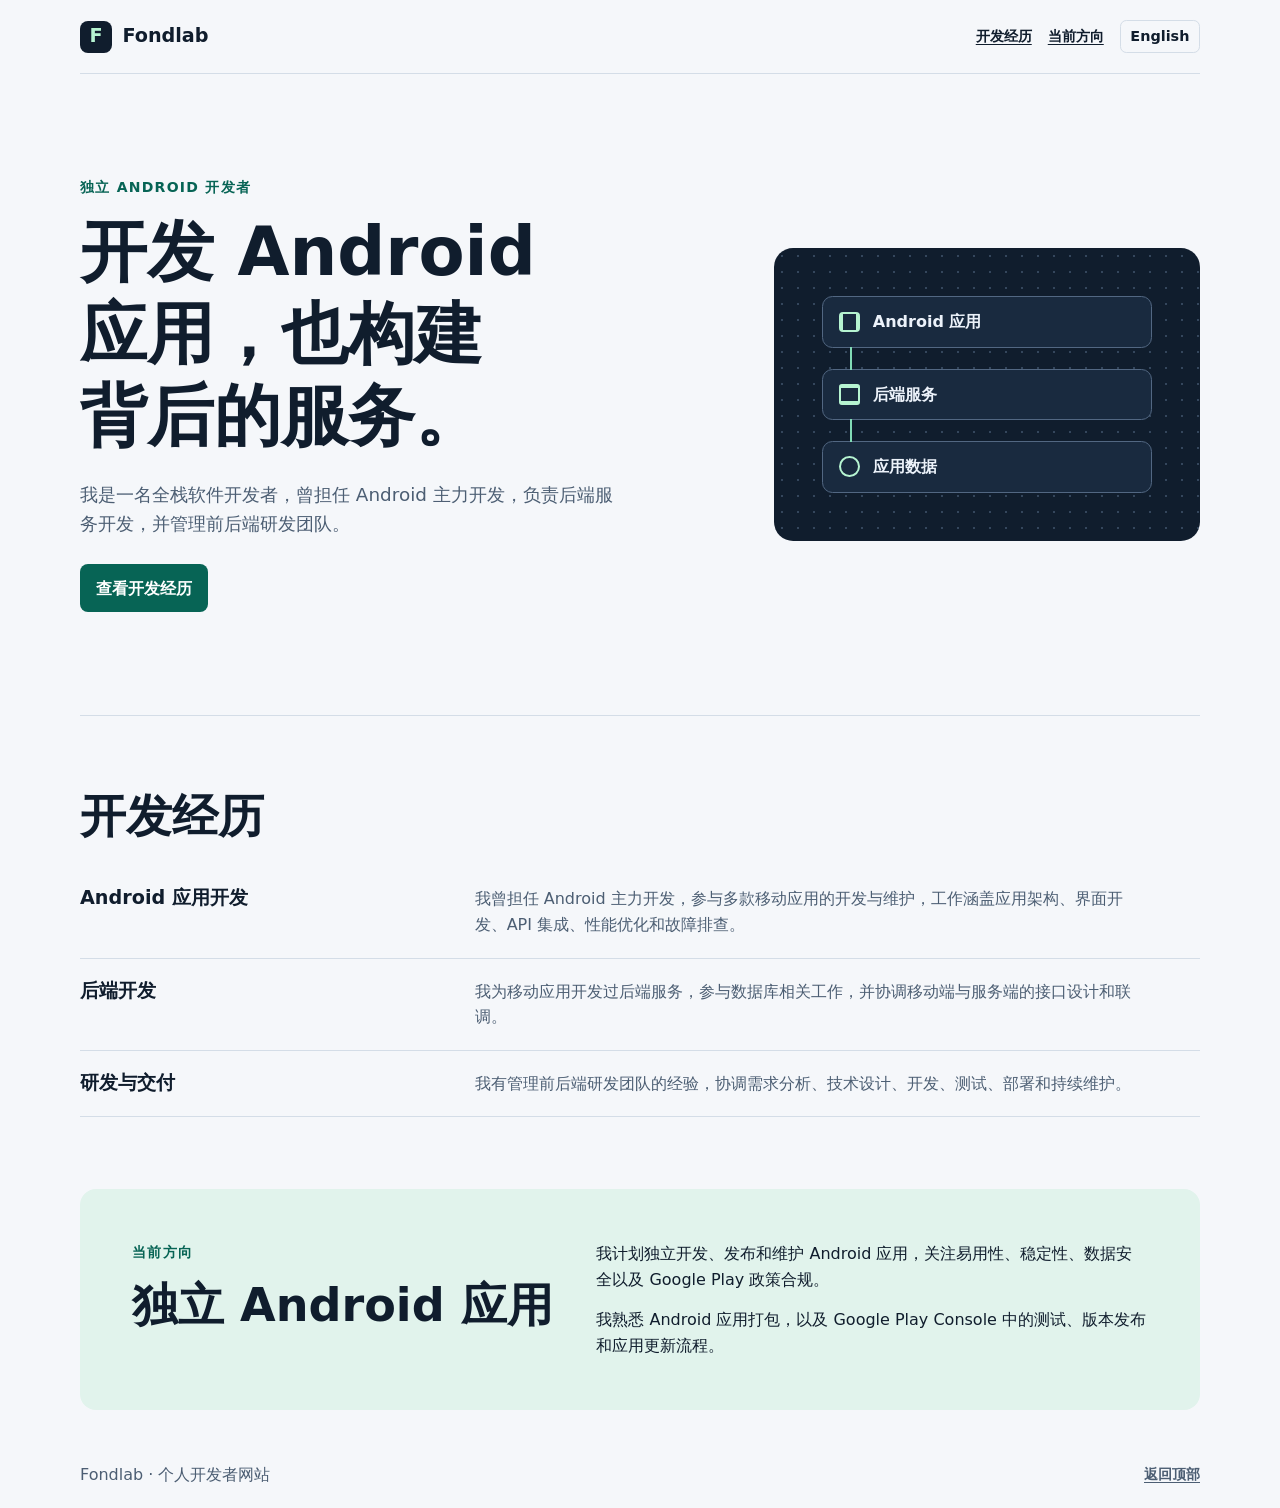
==== zh/index.html @ 19412b93 "Add Chinese translation and language selection" ====
<!doctype html>
<html lang="zh-Hans">
<head>
  <meta charset="utf-8">
  <meta name="viewport" content="width=device-width, initial-scale=1">
  <meta name="description" content="Fondlab 是一名拥有 Android 主力开发、后端服务开发及研发团队管理经验的全栈开发者的个人网站。">
  <meta name="theme-color" content="#101d2d">
  <title>Fondlab | 独立 Android 开发者</title>
  <link rel="alternate" hreflang="en" href="https://fondlab.github.io/">
  <script src="../language.js" data-language="zh"></script>
  <link rel="stylesheet" href="../styles.css">
</head>
<body>
  <a class="skip-link" href="#main">跳转到正文</a>
  <header class="site-header wrap">
    <a class="brand" href="./"><span class="brand-mark" aria-hidden="true">F</span>Fondlab</a>
    <nav aria-label="主导航">
      <a href="#experience">开发经历</a>
      <a href="#focus">当前方向</a>
      <a class="language" href="../?lang=en" lang="en" hreflang="en">English</a>
    </nav>
  </header>

  <main id="main" class="wrap">
    <section class="hero" aria-labelledby="intro">
      <div>
        <p class="eyebrow">独立 Android 开发者</p>
        <h1 id="intro">开发 Android 应用，也构建背后的服务。</h1>
        <p class="intro">我是一名全栈软件开发者，曾担任 Android 主力开发，负责后端服务开发，并管理前后端研发团队。</p>
        <a class="button" href="#experience">查看开发经历</a>
      </div>
      <div class="system" role="img" aria-label="Android 应用连接后端服务和应用数据的示意图">
        <div class="system-node"><span class="node-mark phone"></span>Android 应用</div>
        <div class="system-node"><span class="node-mark service"></span>后端服务</div>
        <div class="system-node"><span class="node-mark data"></span>应用数据</div>
      </div>
    </section>

    <section id="experience" class="experience" aria-labelledby="experience-title">
      <h2 id="experience-title">开发经历</h2>
      <div class="experience-list">
        <article>
          <h3>Android 应用开发</h3>
          <p>我曾担任 Android 主力开发，参与多款移动应用的开发与维护，工作涵盖应用架构、界面开发、API 集成、性能优化和故障排查。</p>
        </article>
        <article>
          <h3>后端开发</h3>
          <p>我为移动应用开发过后端服务，参与数据库相关工作，并协调移动端与服务端的接口设计和联调。</p>
        </article>
        <article>
          <h3>研发与交付</h3>
          <p>我有管理前后端研发团队的经验，协调需求分析、技术设计、开发、测试、部署和持续维护。</p>
        </article>
      </div>
    </section>

    <section id="focus" class="focus" aria-labelledby="focus-title">
      <div>
        <p class="eyebrow">当前方向</p>
        <h2 id="focus-title">独立 Android 应用</h2>
      </div>
      <div>
        <p>我计划独立开发、发布和维护 Android 应用，关注易用性、稳定性、数据安全以及 Google Play 政策合规。</p>
        <p>我熟悉 Android 应用打包，以及 Google Play Console 中的测试、版本发布和应用更新流程。</p>
      </div>
    </section>
  </main>

  <footer class="site-footer wrap">
    <p>Fondlab · 个人开发者网站</p>
    <a href="#main">返回顶部</a>
  </footer>
</body>
</html>
---- styles.css ----
:root {
  color-scheme: light;
  font-family: system-ui, sans-serif;
  color: #101d2d;
  background: #f5f7fa;
  line-height: 1.6;
  --muted: #4c5e73;
  --line: #d4dde7;
  --teal: #076455;
}

* { box-sizing: border-box; }
body, h1, h2, h3, p { margin: 0; }
a { color: inherit; text-underline-offset: .23em; }
a:focus-visible { outline: 3px solid #137d6c; outline-offset: 5px; }
.wrap { width: min(70rem, calc(100% - 3rem)); margin-inline: auto; }
.skip-link { position: absolute; left: 1rem; top: 1rem; transform: translateY(-200%); background: white; padding: .5rem 1rem; z-index: 1; }
.skip-link:focus { transform: none; }
.site-header, .site-footer {
  display: flex;
  align-items: center;
  justify-content: space-between;
  gap: 1rem;
  flex-wrap: wrap;
  padding-block: 1.25rem;
}
.site-header { border-bottom: 1px solid var(--line); }
.brand, nav { display: flex; align-items: center; gap: 1rem; }
.brand { gap: .65rem; font-size: 1.2rem; font-weight: 760; text-decoration: none; }
.brand-mark { display: grid; place-items: center; width: 2rem; height: 2rem; border-radius: .5rem; background: #101d2d; color: #b6f4d1; }
nav a, .site-footer a { font-size: .9rem; font-weight: 650; }
.hero { display: grid; grid-template-columns: 1.45fr 1fr; align-items: center; gap: clamp(2rem, 6vw, 5rem); padding-block: clamp(3.5rem, 8vw, 7rem); }
.eyebrow { color: var(--teal); font-size: .875rem; font-weight: 760; letter-spacing: .09em; text-transform: uppercase; margin-bottom: .85rem; }
h1, h2, h3 { line-height: 1.13; text-wrap: balance; }
h1 { font-size: clamp(2.6rem, 6vw, 5.2rem); letter-spacing: -.065em; }
h2 { font-size: clamp(1.85rem, 3.6vw, 3rem); letter-spacing: -.045em; }
h3 { font-size: 1.2rem; letter-spacing: -.02em; }
.intro { margin-block: 1.35rem 1.6rem; color: var(--muted); font-size: 1.15rem; max-width: 34rem; }
.button { display: inline-block; padding: .7rem 1rem; border-radius: .5rem; background: var(--teal); color: white; font-weight: 700; text-decoration: none; }
.button:hover { background: #054c41; }
.system {
  display: grid;
  gap: 1.3rem;
  padding: clamp(1rem, 4vw, 3rem);
  border-radius: 1.2rem;
  background-color: #101d2d;
  background-image: radial-gradient(#34465c 1px, transparent 1px);
  background-size: 16px 16px;
  color: #ecf2fa;
}
.system-node { position: relative; display: flex; align-items: center; gap: .8rem; padding: .75rem 1rem; border: 1px solid #526782; border-radius: .65rem; background: #192a3f; font-weight: 600; }
.system-node + .system-node::before { content: ""; position: absolute; bottom: 100%; left: 1.65rem; height: calc(1.3rem + 2px); border-left: 2px solid #81dbb5; }
.node-mark { flex: 0 0 1.3rem; height: 1.3rem; color: #b6f4d1; border: 2px solid; }
.phone { border-radius: .25rem; border-inline-width: 4px; }
.service { border-radius: .18rem; border-block-width: 4px; }
.data { border-radius: 50%; }
.experience { padding-block: clamp(2.5rem, 6vw, 4.5rem); border-top: 1px solid var(--line); }
.experience-list { margin-top: 1.4rem; }
.experience-list article { display: grid; grid-template-columns: 1fr 2fr; gap: 1rem 2rem; padding-block: 1.25rem; border-bottom: 1px solid var(--line); }
.experience-list p { color: var(--muted); max-width: 42rem; }
.focus { display: grid; grid-template-columns: 1fr 1.3fr; gap: 1.5rem 2.5rem; padding: clamp(1.4rem, 5vw, 3.25rem); border-radius: 1rem; background: #e1f3ec; }
.focus p + p { margin-top: .9rem; }
.site-footer { margin-top: 2rem; color: var(--muted); }
section[id], main[id] { scroll-margin-top: 1.25rem; }

@media (max-width: 48rem) {
  .hero, .experience-list article, .focus { grid-template-columns: minmax(0, 1fr); }
  .system { max-width: 29rem; width: 100%; }
}
@media (max-width: 27rem) {
  .wrap { width: calc(100% - 2rem); }
  nav { flex-wrap: wrap; gap: .4rem 1rem; }
}

.language { padding: .25rem .6rem; border: 1px solid var(--line); border-radius: .4rem; text-decoration: none; }
:lang(zh-Hans) h1, :lang(zh-Hans) h2, :lang(zh-Hans) h3 { letter-spacing: normal; line-height: 1.22; }
:lang(zh-Hans) h1 { font-size: clamp(2.35rem, 5.25vw, 4.25rem); }
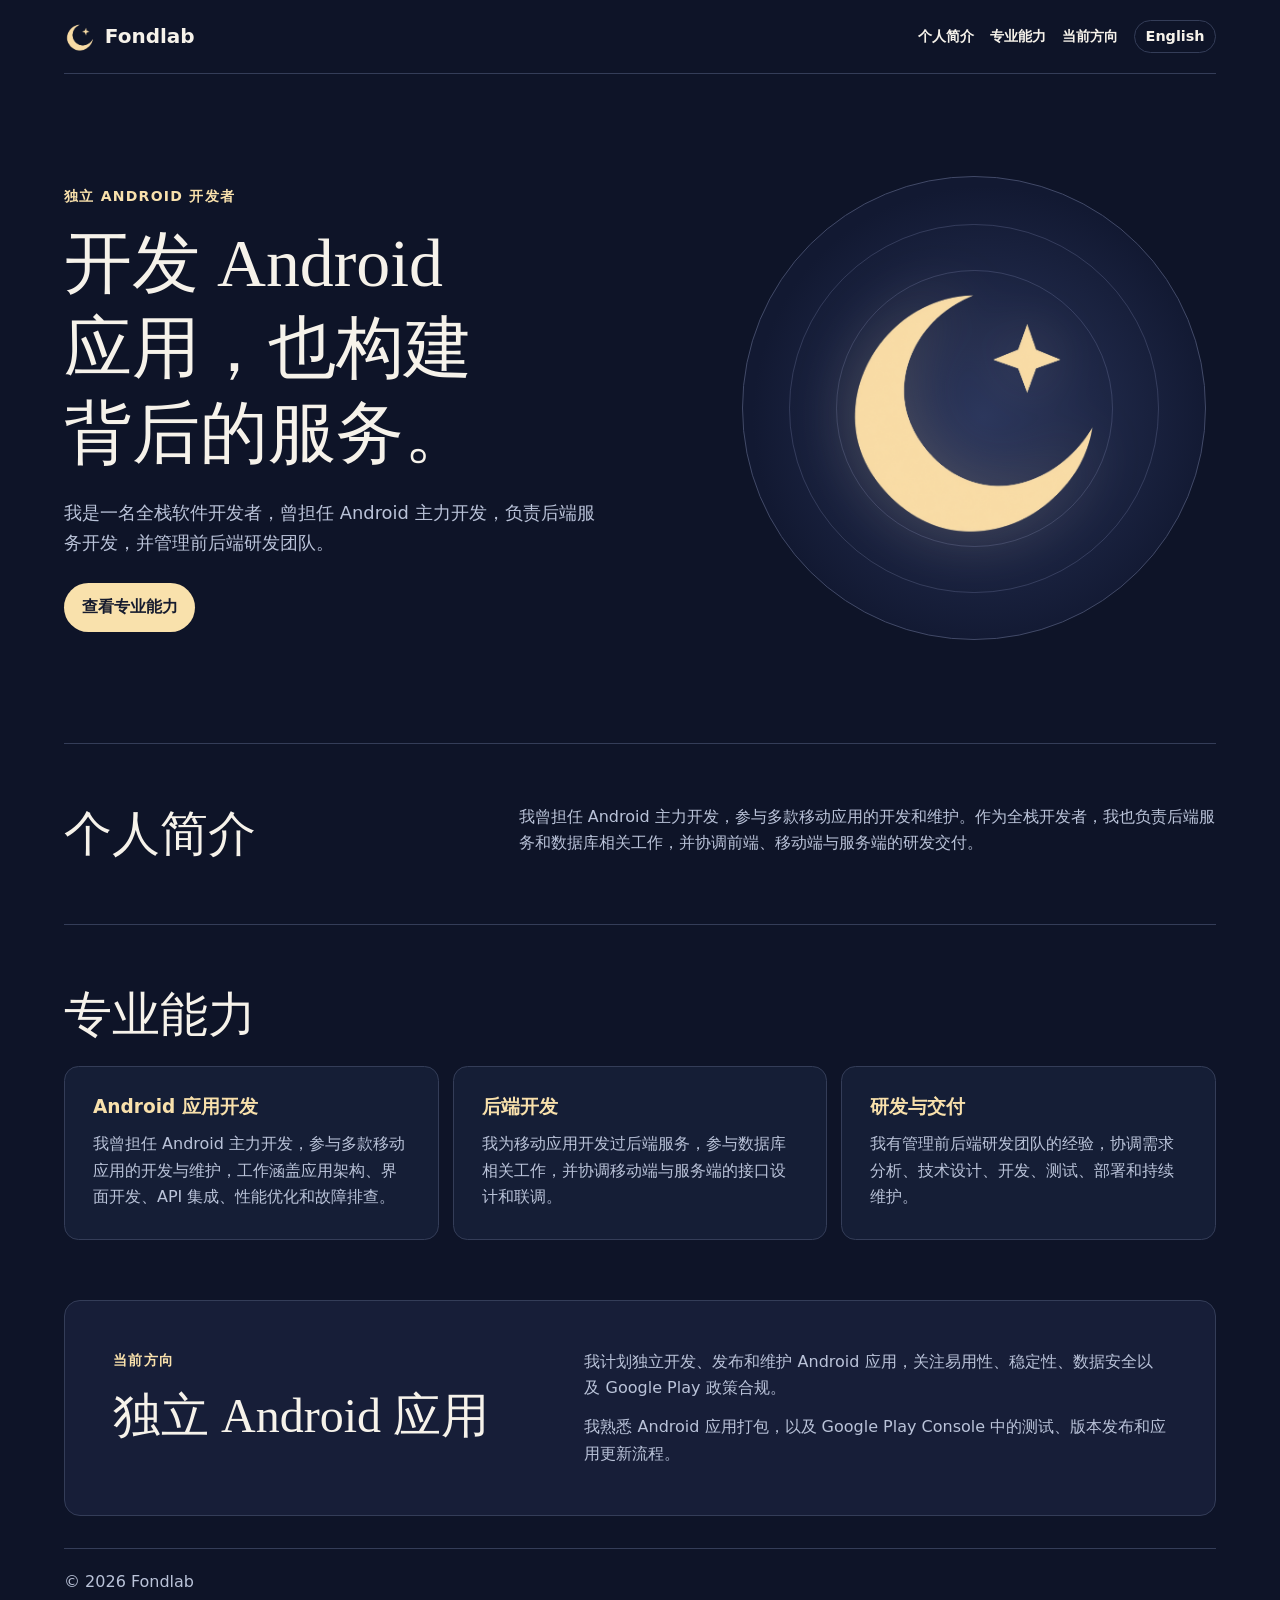
==== commit 9fee2f4d: "Design a moon-themed bilingual developer portfolio" ====
--- a/zh/index.html
+++ b/zh/index.html
@@ -4,18 +4,20 @@
   <meta charset="utf-8">
   <meta name="viewport" content="width=device-width, initial-scale=1">
   <meta name="description" content="Fondlab 是一名拥有 Android 主力开发、后端服务开发及研发团队管理经验的全栈开发者的个人网站。">
-  <meta name="theme-color" content="#101d2d">
+  <meta name="theme-color" content="#0e1428">
   <title>Fondlab | 独立 Android 开发者</title>
   <link rel="alternate" hreflang="en" href="https://fondlab.github.io/">
   <script src="../language.js" data-language="zh"></script>
+  <link rel="icon" type="image/png" href="../assets/fondlab-moon.png">
   <link rel="stylesheet" href="../styles.css">
 </head>
 <body>
   <a class="skip-link" href="#main">跳转到正文</a>
   <header class="site-header wrap">
-    <a class="brand" href="./"><span class="brand-mark" aria-hidden="true">F</span>Fondlab</a>
+    <a class="brand" href="./"><img class="brand-mark" src="../assets/fondlab-moon.png" width="32" height="32" alt="">Fondlab</a>
     <nav aria-label="主导航">
-      <a href="#experience">开发经历</a>
+      <a href="#about">个人简介</a>
+      <a href="#experience">专业能力</a>
       <a href="#focus">当前方向</a>
       <a class="language" href="../?lang=en" lang="en" hreflang="en">English</a>
     </nav>
@@ -27,17 +29,20 @@
         <p class="eyebrow">独立 Android 开发者</p>
         <h1 id="intro">开发 Android 应用，也构建背后的服务。</h1>
         <p class="intro">我是一名全栈软件开发者，曾担任 Android 主力开发，负责后端服务开发，并管理前后端研发团队。</p>
-        <a class="button" href="#experience">查看开发经历</a>
+        <a class="button" href="#experience">查看专业能力</a>
       </div>
-      <div class="system" role="img" aria-label="Android 应用连接后端服务和应用数据的示意图">
-        <div class="system-node"><span class="node-mark phone"></span>Android 应用</div>
-        <div class="system-node"><span class="node-mark service"></span>后端服务</div>
-        <div class="system-node"><span class="node-mark data"></span>应用数据</div>
+      <div class="moon-art" aria-hidden="true">
+        <img src="../assets/fondlab-moon.png" width="1254" height="1254" alt="">
       </div>
     </section>
 
+    <section id="about" class="about" aria-labelledby="about-title">
+      <h2 id="about-title">个人简介</h2>
+      <p>我曾担任 Android 主力开发，参与多款移动应用的开发和维护。作为全栈开发者，我也负责后端服务和数据库相关工作，并协调前端、移动端与服务端的研发交付。</p>
+    </section>
+
     <section id="experience" class="experience" aria-labelledby="experience-title">
-      <h2 id="experience-title">开发经历</h2>
+      <h2 id="experience-title">专业能力</h2>
       <div class="experience-list">
         <article>
           <h3>Android 应用开发</h3>
@@ -67,8 +72,7 @@
   </main>
 
   <footer class="site-footer wrap">
-    <p>Fondlab · 个人开发者网站</p>
-    <a href="#main">返回顶部</a>
+    <p>© 2026 Fondlab</p>
   </footer>
 </body>
 </html>
--- a/styles.css
+++ b/styles.css
@@ -1,77 +1,92 @@
 :root {
-  color-scheme: light;
+  color-scheme: dark;
   font-family: system-ui, sans-serif;
-  color: #101d2d;
-  background: #f5f7fa;
-  line-height: 1.6;
-  --muted: #4c5e73;
-  --line: #d4dde7;
-  --teal: #076455;
+  color: #f6f2ea;
+  background: #0e1428;
+  line-height: 1.65;
+  --muted: #bac3d9;
+  --line: #343d58;
+  --gold: #f9e1ac;
 }
 
 * { box-sizing: border-box; }
 body, h1, h2, h3, p { margin: 0; }
 a { color: inherit; text-underline-offset: .23em; }
-a:focus-visible { outline: 3px solid #137d6c; outline-offset: 5px; }
-.wrap { width: min(70rem, calc(100% - 3rem)); margin-inline: auto; }
-.skip-link { position: absolute; left: 1rem; top: 1rem; transform: translateY(-200%); background: white; padding: .5rem 1rem; z-index: 1; }
+a:focus-visible { outline: 3px solid var(--gold); outline-offset: 5px; }
+.wrap { width: min(72rem, calc(100% - 3rem)); margin-inline: auto; }
+.skip-link { position: absolute; top: 1rem; left: 1rem; z-index: 1; transform: translateY(-200%); padding: .5rem 1rem; background: #0e1428; }
 .skip-link:focus { transform: none; }
 .site-header, .site-footer {
   display: flex;
   align-items: center;
   justify-content: space-between;
-  gap: 1rem;
+  gap: .75rem 1.5rem;
   flex-wrap: wrap;
   padding-block: 1.25rem;
 }
 .site-header { border-bottom: 1px solid var(--line); }
 .brand, nav { display: flex; align-items: center; gap: 1rem; }
-.brand { gap: .65rem; font-size: 1.2rem; font-weight: 760; text-decoration: none; }
-.brand-mark { display: grid; place-items: center; width: 2rem; height: 2rem; border-radius: .5rem; background: #101d2d; color: #b6f4d1; }
-nav a, .site-footer a { font-size: .9rem; font-weight: 650; }
-.hero { display: grid; grid-template-columns: 1.45fr 1fr; align-items: center; gap: clamp(2rem, 6vw, 5rem); padding-block: clamp(3.5rem, 8vw, 7rem); }
-.eyebrow { color: var(--teal); font-size: .875rem; font-weight: 760; letter-spacing: .09em; text-transform: uppercase; margin-bottom: .85rem; }
-h1, h2, h3 { line-height: 1.13; text-wrap: balance; }
-h1 { font-size: clamp(2.6rem, 6vw, 5.2rem); letter-spacing: -.065em; }
-h2 { font-size: clamp(1.85rem, 3.6vw, 3rem); letter-spacing: -.045em; }
-h3 { font-size: 1.2rem; letter-spacing: -.02em; }
-.intro { margin-block: 1.35rem 1.6rem; color: var(--muted); font-size: 1.15rem; max-width: 34rem; }
-.button { display: inline-block; padding: .7rem 1rem; border-radius: .5rem; background: var(--teal); color: white; font-weight: 700; text-decoration: none; }
-.button:hover { background: #054c41; }
-.system {
+.brand { gap: .55rem; font-size: 1.25rem; font-weight: 730; text-decoration: none; }
+.brand-mark { display: block; object-fit: contain; }
+nav { flex-wrap: wrap; }
+nav a { font-size: .9rem; font-weight: 630; }
+nav a { text-decoration: none; }
+nav a:hover { color: var(--gold); text-decoration: underline; }
+.language { padding: .2rem .65rem; border: 1px solid var(--line); border-radius: 99px; }
+.hero {
   display: grid;
-  gap: 1.3rem;
-  padding: clamp(1rem, 4vw, 3rem);
-  border-radius: 1.2rem;
-  background-color: #101d2d;
-  background-image: radial-gradient(#34465c 1px, transparent 1px);
-  background-size: 16px 16px;
-  color: #ecf2fa;
+  grid-template-columns: 1.25fr 1fr;
+  align-items: center;
+  gap: clamp(1.5rem, 5vw, 5rem);
+  padding-block: clamp(3rem, 8vw, 6.5rem);
 }
-.system-node { position: relative; display: flex; align-items: center; gap: .8rem; padding: .75rem 1rem; border: 1px solid #526782; border-radius: .65rem; background: #192a3f; font-weight: 600; }
-.system-node + .system-node::before { content: ""; position: absolute; bottom: 100%; left: 1.65rem; height: calc(1.3rem + 2px); border-left: 2px solid #81dbb5; }
-.node-mark { flex: 0 0 1.3rem; height: 1.3rem; color: #b6f4d1; border: 2px solid; }
-.phone { border-radius: .25rem; border-inline-width: 4px; }
-.service { border-radius: .18rem; border-block-width: 4px; }
-.data { border-radius: 50%; }
-.experience { padding-block: clamp(2.5rem, 6vw, 4.5rem); border-top: 1px solid var(--line); }
-.experience-list { margin-top: 1.4rem; }
-.experience-list article { display: grid; grid-template-columns: 1fr 2fr; gap: 1rem 2rem; padding-block: 1.25rem; border-bottom: 1px solid var(--line); }
-.experience-list p { color: var(--muted); max-width: 42rem; }
-.focus { display: grid; grid-template-columns: 1fr 1.3fr; gap: 1.5rem 2.5rem; padding: clamp(1.4rem, 5vw, 3.25rem); border-radius: 1rem; background: #e1f3ec; }
-.focus p + p { margin-top: .9rem; }
-.site-footer { margin-top: 2rem; color: var(--muted); }
+.eyebrow { color: var(--gold); font-size: .875rem; font-weight: 730; letter-spacing: .09em; text-transform: uppercase; margin-bottom: .9rem; }
+h1, h2, h3 { line-height: 1.12; text-wrap: balance; }
+h1, h2 { font-family: Georgia, "Songti SC", SimSun, serif; font-weight: 500; }
+h1 { font-size: clamp(2.8rem, 6.3vw, 5.7rem); letter-spacing: -.055em; }
+h2 { font-size: clamp(2rem, 4vw, 3rem); letter-spacing: -.035em; }
+h3 { font-size: 1.16rem; }
+.intro { margin-block: 1.35rem 1.6rem; color: var(--muted); font-size: 1.12rem; max-width: 34rem; }
+.button { display: inline-block; padding: .7rem 1.1rem; border-radius: 99px; background: var(--gold); color: #161b2e; font-weight: 730; text-decoration: none; }
+.button:hover { background: #fff0cd; }
+.moon-art {
+  position: relative;
+  display: grid;
+  place-items: center;
+  aspect-ratio: 1;
+  width: min(100%, 29rem);
+  justify-self: center;
+  border: 1px solid #414967;
+  border-radius: 50%;
+  background: radial-gradient(circle at 52% 52%, #2b365c, #121932 68%);
+}
+.moon-art::before, .moon-art::after {
+  position: absolute;
+  content: "";
+  inset: 10%;
+  border: 1px solid #929ac73d;
+  border-radius: 50%;
+}
+.moon-art::after { inset: 20%; }
+.moon-art img { z-index: 1; width: 64%; height: auto; filter: drop-shadow(0 0 1.9rem #f9e1ac38); }
+.about, .experience { border-top: 1px solid var(--line); padding-block: clamp(2rem, 5vw, 3.75rem); }
+.about { display: grid; grid-template-columns: 1fr 1.65fr; align-items: start; gap: 1rem 2rem; }
+.about p, .experience-list p, .focus p:not(.eyebrow) { color: var(--muted); }
+.experience-list { display: grid; grid-template-columns: repeat(3, minmax(0, 1fr)); gap: .85rem; margin-top: 1.35rem; }
+.experience-list article { padding: clamp(1.15rem, 2.4vw, 1.75rem); border: 1px solid var(--line); border-radius: .9rem; background: #151e36; }
+.experience-list h3 { margin-bottom: .8rem; color: var(--gold); }
+.focus { display: grid; grid-template-columns: 1fr 1.35fr; gap: 1.4rem 2.5rem; padding: clamp(1.4rem, 5vw, 3rem); border: 1px solid var(--line); border-radius: 1rem; background: #171e38; }
+.focus p + p { margin-top: .8rem; }
+.site-footer { margin-block: 2rem 1rem; color: var(--muted); border-top: 1px solid var(--line); }
 section[id], main[id] { scroll-margin-top: 1.25rem; }
+:lang(zh-Hans) h1, :lang(zh-Hans) h2, :lang(zh-Hans) h3 { letter-spacing: normal; line-height: 1.25; }
+:lang(zh-Hans) h1 { font-size: clamp(2.25rem, 5.3vw, 4.45rem); }
 
-@media (max-width: 48rem) {
-  .hero, .experience-list article, .focus { grid-template-columns: minmax(0, 1fr); }
-  .system { max-width: 29rem; width: 100%; }
+@media (max-width: 47rem) {
+  .hero, .about, .experience-list, .focus { grid-template-columns: minmax(0, 1fr); }
+  .moon-art { width: min(74%, 19rem); }
 }
-@media (max-width: 27rem) {
+@media (max-width: 26rem) {
   .wrap { width: calc(100% - 2rem); }
-  nav { flex-wrap: wrap; gap: .4rem 1rem; }
+  nav { gap: .5rem .85rem; }
 }
-
-.language { padding: .25rem .6rem; border: 1px solid var(--line); border-radius: .4rem; text-decoration: none; }
-:lang(zh-Hans) h1, :lang(zh-Hans) h2, :lang(zh-Hans) h3 { letter-spacing: normal; line-height: 1.22; }
-:lang(zh-Hans) h1 { font-size: clamp(2.35rem, 5.25vw, 4.25rem); }
